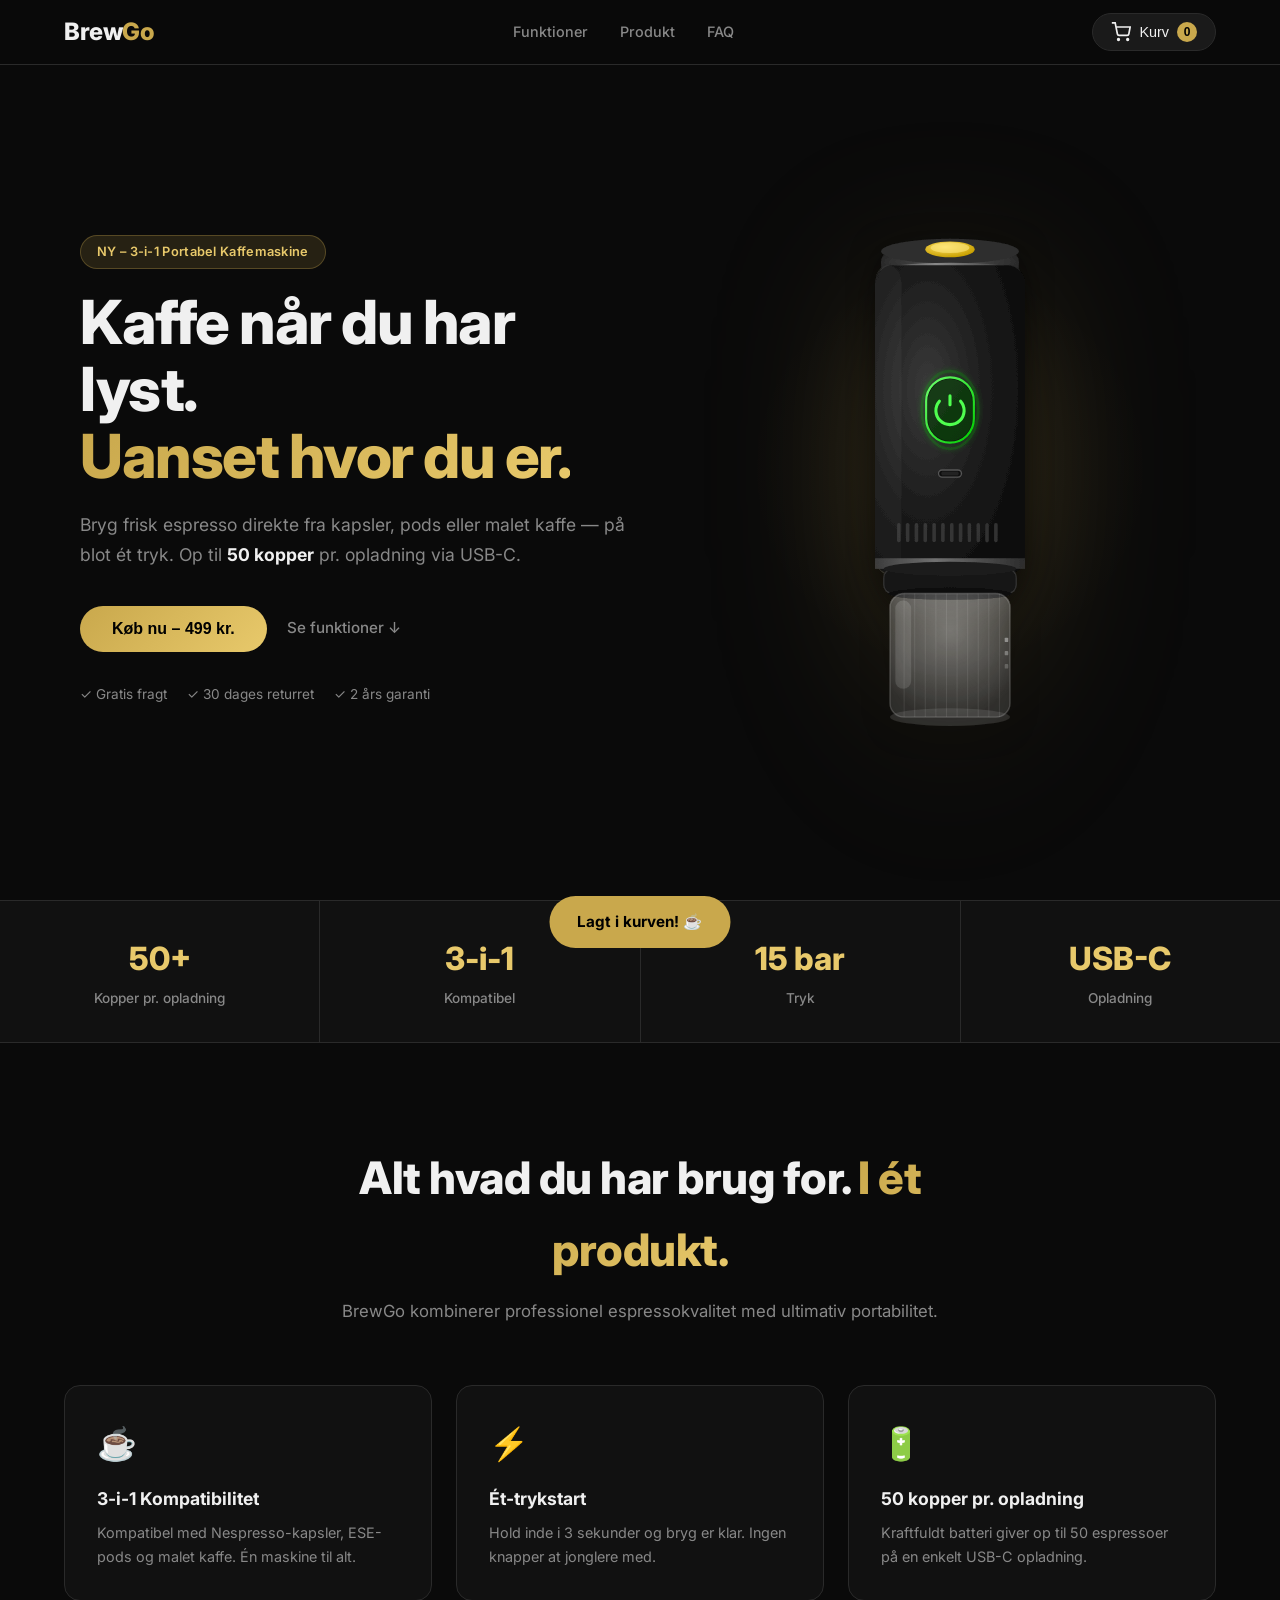
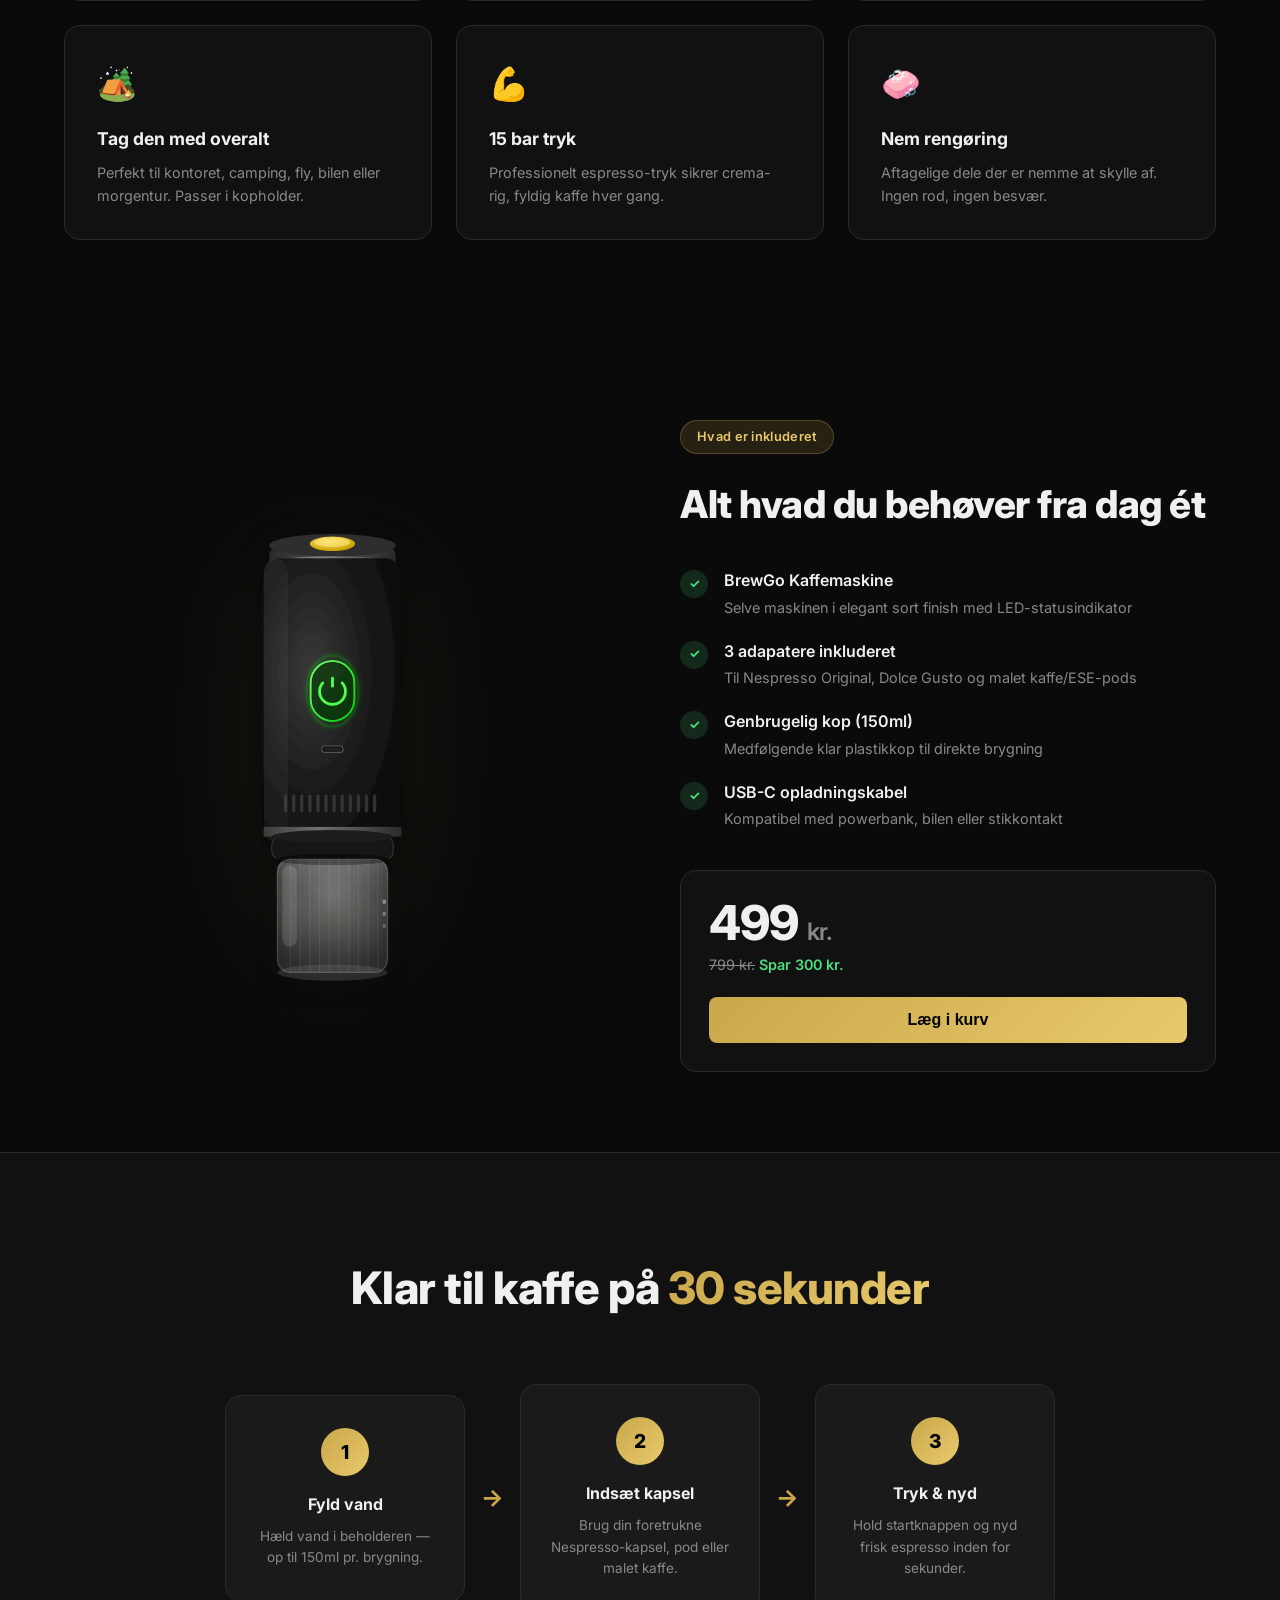
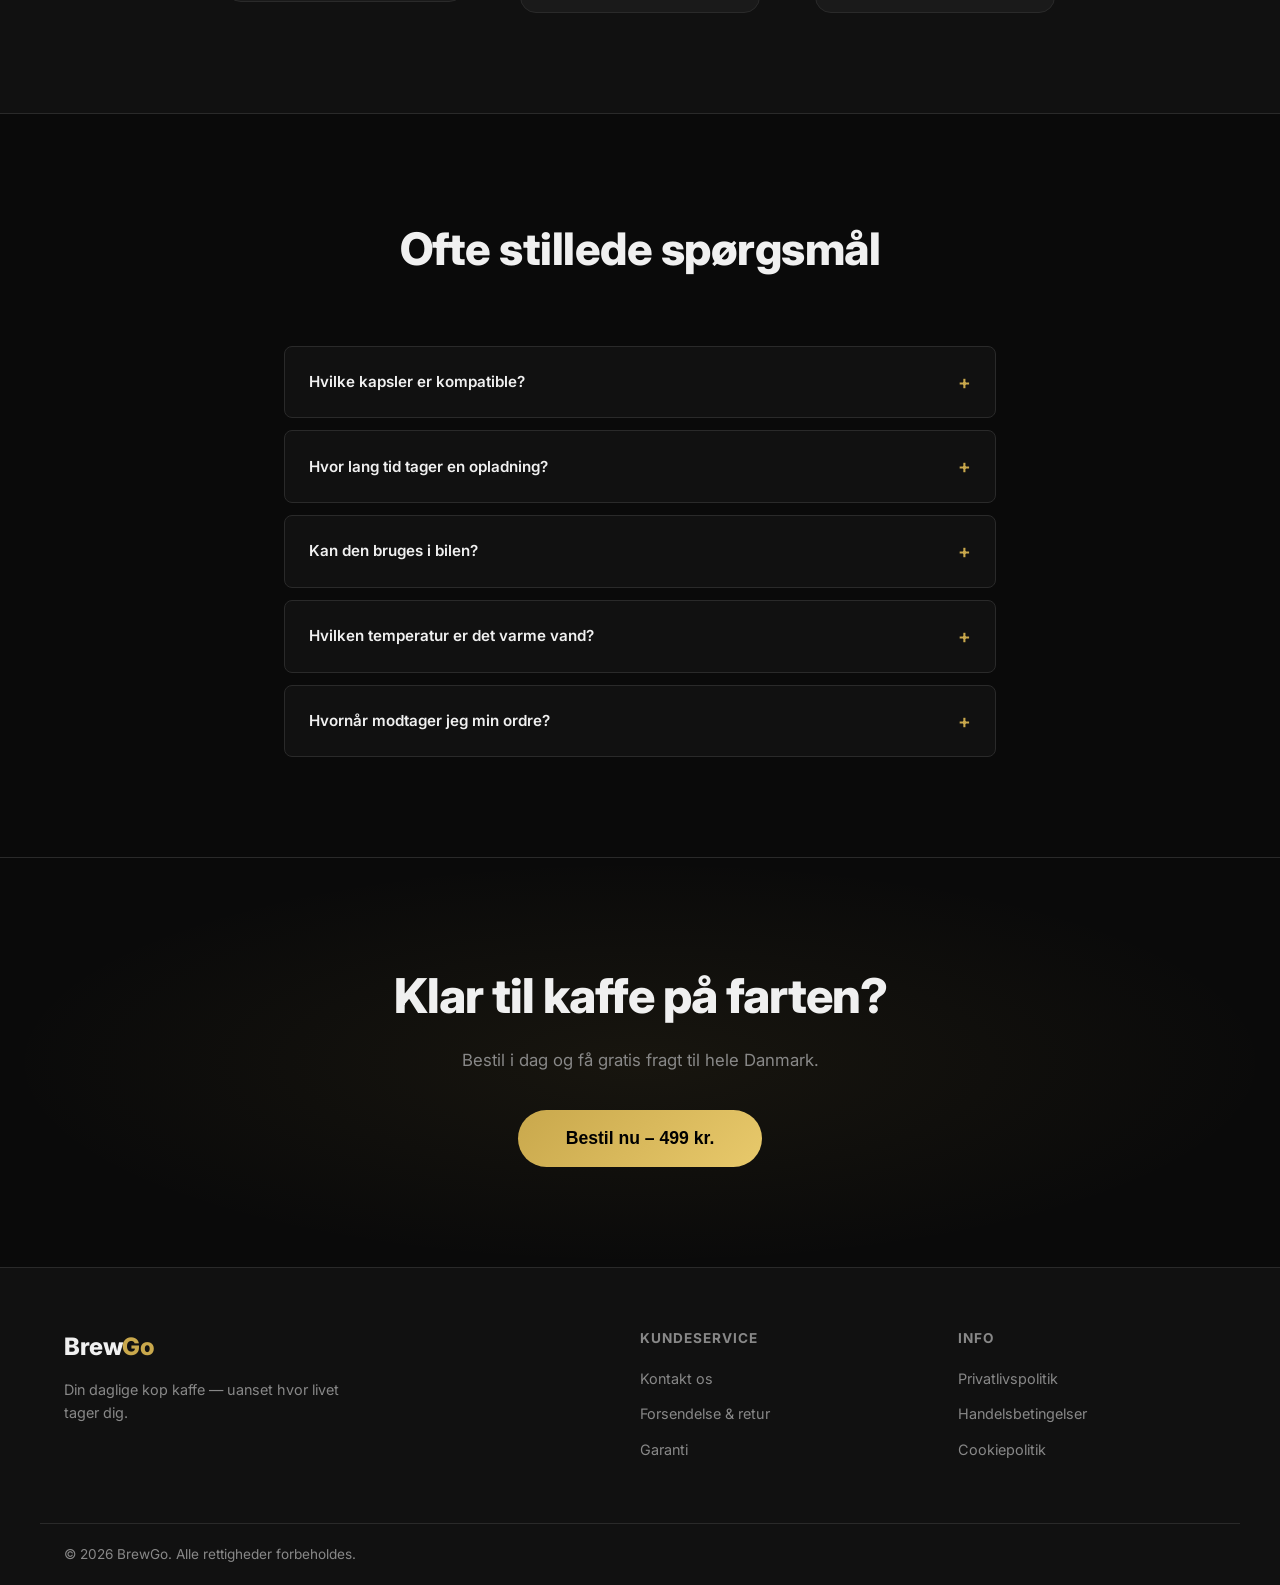
==== standalone.html @ c3331ab6 "Tilføj standalone enkelt-fil version af webshoppen CSS, JS og produktillustration er alle indlejret " ====
<!DOCTYPE html>
<html lang="da">
<head>
  <meta charset="UTF-8" />
  <meta name="viewport" content="width=device-width, initial-scale=1.0" />
  <title>BrewGo – Transportabel Espressomaskine</title>
  <style>
/* ===== RESET & BASE ===== */
*, *::before, *::after { box-sizing: border-box; margin: 0; padding: 0; }

:root {
  --bg: #0a0a0a;
  --bg2: #111111;
  --bg3: #1a1a1a;
  --border: #2a2a2a;
  --text: #f0f0f0;
  --muted: #888;
  --accent: #c9a84c;
  --accent2: #e8c96b;
  --green: #4ade80;
  --radius: 16px;
  --radius-sm: 8px;
}

html { scroll-behavior: smooth; }

body {
  font-family: 'Inter', sans-serif;
  background: var(--bg);
  color: var(--text);
  line-height: 1.6;
  overflow-x: hidden;
}

a { text-decoration: none; color: inherit; }
ul { list-style: none; }
img { max-width: 100%; display: block; }

/* ===== NAVBAR ===== */
.navbar {
  position: fixed;
  top: 0; left: 0; right: 0;
  z-index: 100;
  background: rgba(10,10,10,0.85);
  backdrop-filter: blur(16px);
  border-bottom: 1px solid var(--border);
}

.nav-inner {
  max-width: 1200px;
  margin: 0 auto;
  padding: 0 24px;
  height: 64px;
  display: flex;
  align-items: center;
  justify-content: space-between;
  gap: 24px;
}

.logo {
  font-size: 1.5rem;
  font-weight: 800;
  letter-spacing: -0.5px;
}

.logo span { color: var(--accent); }

.nav-links {
  display: flex;
  gap: 32px;
}

.nav-links a {
  font-size: 0.9rem;
  color: var(--muted);
  font-weight: 500;
  transition: color 0.2s;
}

.nav-links a:hover { color: var(--text); }

.cart-btn {
  display: flex;
  align-items: center;
  gap: 8px;
  background: var(--bg3);
  border: 1px solid var(--border);
  color: var(--text);
  padding: 8px 18px;
  border-radius: 999px;
  font-size: 0.9rem;
  font-weight: 500;
  cursor: pointer;
  transition: border-color 0.2s, background 0.2s;
}

.cart-btn:hover { border-color: var(--accent); background: #222; }

.cart-count {
  background: var(--accent);
  color: #000;
  border-radius: 999px;
  width: 20px;
  height: 20px;
  font-size: 0.75rem;
  font-weight: 700;
  display: flex;
  align-items: center;
  justify-content: center;
}

/* ===== BUTTONS ===== */
.btn-primary {
  background: linear-gradient(135deg, var(--accent), var(--accent2));
  color: #000;
  border: none;
  padding: 14px 32px;
  border-radius: 999px;
  font-size: 1rem;
  font-weight: 700;
  cursor: pointer;
  transition: transform 0.15s, box-shadow 0.15s;
  white-space: nowrap;
}

.btn-primary:hover {
  transform: translateY(-2px);
  box-shadow: 0 8px 32px rgba(201,168,76,0.35);
}

.btn-primary.full-width { width: 100%; border-radius: var(--radius-sm); }
.btn-primary.large { padding: 18px 48px; font-size: 1.1rem; }

.btn-ghost {
  color: var(--muted);
  font-size: 0.95rem;
  font-weight: 500;
  transition: color 0.2s;
}

.btn-ghost:hover { color: var(--text); }

/* ===== BADGE ===== */
.badge {
  display: inline-block;
  background: rgba(201,168,76,0.15);
  border: 1px solid rgba(201,168,76,0.3);
  color: var(--accent2);
  padding: 6px 16px;
  border-radius: 999px;
  font-size: 0.8rem;
  font-weight: 600;
  letter-spacing: 0.3px;
  margin-bottom: 20px;
}

/* ===== HERO ===== */
.hero {
  min-height: 100vh;
  display: flex;
  align-items: center;
  justify-content: center;
  padding: 100px 24px 60px;
  max-width: 1200px;
  margin: 0 auto;
  gap: 60px;
}

.hero-content {
  flex: 1;
  max-width: 560px;
}

.hero h1 {
  font-size: clamp(2.2rem, 5vw, 3.8rem);
  font-weight: 800;
  line-height: 1.1;
  letter-spacing: -1.5px;
  margin-bottom: 20px;
}

.hero h1 em {
  font-style: normal;
  background: linear-gradient(135deg, var(--accent), var(--accent2));
  -webkit-background-clip: text;
  -webkit-text-fill-color: transparent;
}

.hero-sub {
  font-size: 1.1rem;
  color: var(--muted);
  margin-bottom: 36px;
  line-height: 1.7;
}

.hero-sub strong { color: var(--text); }

.hero-cta {
  display: flex;
  align-items: center;
  gap: 20px;
  margin-bottom: 32px;
  flex-wrap: wrap;
}

.trust-row {
  display: flex;
  gap: 20px;
  font-size: 0.85rem;
  color: var(--muted);
  flex-wrap: wrap;
}

.trust-row span { display: flex; align-items: center; gap: 4px; }

.hero-image {
  flex: 1;
  display: flex;
  align-items: center;
  justify-content: center;
  position: relative;
  max-width: 500px;
}

.hero-image img {
  position: relative;
  z-index: 1;
  filter: drop-shadow(0 40px 80px rgba(201,168,76,0.18));
  max-height: 600px;
  object-fit: contain;
  animation: float 4s ease-in-out infinite;
  width: 320px;
}

.glow-ring {
  position: absolute;
  width: 400px;
  height: 400px;
  border-radius: 50%;
  background: radial-gradient(circle, rgba(201,168,76,0.08) 0%, transparent 70%);
  pointer-events: none;
}

@keyframes float {
  0%, 100% { transform: translateY(0); }
  50% { transform: translateY(-12px); }
}

/* ===== STATS BAR ===== */
.stats-bar {
  background: var(--bg2);
  border-top: 1px solid var(--border);
  border-bottom: 1px solid var(--border);
  display: flex;
  justify-content: center;
  flex-wrap: wrap;
}

.stat {
  flex: 1;
  min-width: 140px;
  padding: 32px 24px;
  display: flex;
  flex-direction: column;
  align-items: center;
  gap: 4px;
  border-right: 1px solid var(--border);
}

.stat:last-child { border-right: none; }

.stat strong {
  font-size: 2rem;
  font-weight: 800;
  color: var(--accent2);
}

.stat span {
  font-size: 0.85rem;
  color: var(--muted);
  font-weight: 500;
}

/* ===== SECTION HEADER ===== */
.section-header {
  text-align: center;
  max-width: 640px;
  margin: 0 auto 60px;
}

.section-header h2 {
  font-size: clamp(1.8rem, 4vw, 2.8rem);
  font-weight: 800;
  letter-spacing: -0.5px;
  margin-bottom: 12px;
}

.section-header h2 em {
  font-style: normal;
  background: linear-gradient(135deg, var(--accent), var(--accent2));
  -webkit-background-clip: text;
  -webkit-text-fill-color: transparent;
}

.section-header p {
  color: var(--muted);
  font-size: 1.05rem;
}

/* ===== FEATURES ===== */
.features {
  padding: 100px 24px;
  max-width: 1200px;
  margin: 0 auto;
}

.features-grid {
  display: grid;
  grid-template-columns: repeat(auto-fit, minmax(300px, 1fr));
  gap: 24px;
}

.feature-card {
  background: var(--bg2);
  border: 1px solid var(--border);
  border-radius: var(--radius);
  padding: 32px;
  transition: border-color 0.2s, transform 0.2s;
}

.feature-card:hover {
  border-color: rgba(201,168,76,0.3);
  transform: translateY(-4px);
}

.feature-icon {
  font-size: 2rem;
  margin-bottom: 16px;
}

.feature-card h3 {
  font-size: 1.1rem;
  font-weight: 700;
  margin-bottom: 8px;
}

.feature-card p {
  font-size: 0.9rem;
  color: var(--muted);
  line-height: 1.6;
}

/* ===== PRODUCT SHOWCASE ===== */
.product-showcase {
  display: flex;
  align-items: center;
  gap: 80px;
  max-width: 1200px;
  margin: 0 auto;
  padding: 80px 24px;
}

.showcase-image {
  flex: 1;
  display: flex;
  justify-content: center;
}

.showcase-image img {
  max-height: 550px;
  object-fit: contain;
  filter: drop-shadow(0 30px 60px rgba(201,168,76,0.1));
}

.showcase-content {
  flex: 1;
}

.showcase-content h2 {
  font-size: clamp(1.6rem, 3vw, 2.4rem);
  font-weight: 800;
  letter-spacing: -0.5px;
  margin-bottom: 32px;
}

.include-list {
  display: flex;
  flex-direction: column;
  gap: 20px;
  margin-bottom: 40px;
}

.include-list li {
  display: flex;
  gap: 16px;
  align-items: flex-start;
}

.check {
  background: rgba(74,222,128,0.15);
  color: var(--green);
  border-radius: 50%;
  width: 28px;
  height: 28px;
  display: flex;
  align-items: center;
  justify-content: center;
  font-size: 0.8rem;
  font-weight: 700;
  flex-shrink: 0;
  margin-top: 2px;
}

.include-list strong { display: block; font-weight: 600; margin-bottom: 2px; }
.include-list p { font-size: 0.9rem; color: var(--muted); }

.price-block {
  background: var(--bg2);
  border: 1px solid var(--border);
  border-radius: var(--radius);
  padding: 28px;
}

.price-main {
  font-size: 3rem;
  font-weight: 800;
  letter-spacing: -1px;
  line-height: 1;
  margin-bottom: 6px;
}

.price-main span {
  font-size: 1.5rem;
  font-weight: 600;
  color: var(--muted);
}

.price-old {
  font-size: 0.9rem;
  color: var(--muted);
  margin-bottom: 20px;
}

.price-old em {
  color: var(--green);
  font-style: normal;
  font-weight: 600;
}

/* ===== HOW IT WORKS ===== */
.how-it-works {
  background: var(--bg2);
  border-top: 1px solid var(--border);
  border-bottom: 1px solid var(--border);
  padding: 100px 24px;
}

.steps {
  max-width: 900px;
  margin: 0 auto;
  display: flex;
  align-items: center;
  justify-content: center;
  gap: 16px;
  flex-wrap: wrap;
}

.step {
  background: var(--bg3);
  border: 1px solid var(--border);
  border-radius: var(--radius);
  padding: 32px 28px;
  text-align: center;
  flex: 1;
  min-width: 200px;
  max-width: 240px;
}

.step-num {
  width: 48px;
  height: 48px;
  border-radius: 50%;
  background: linear-gradient(135deg, var(--accent), var(--accent2));
  color: #000;
  font-weight: 800;
  font-size: 1.2rem;
  display: flex;
  align-items: center;
  justify-content: center;
  margin: 0 auto 16px;
}

.step h3 {
  font-size: 1rem;
  font-weight: 700;
  margin-bottom: 8px;
}

.step p {
  font-size: 0.85rem;
  color: var(--muted);
}

.step-arrow {
  font-size: 1.5rem;
  color: var(--accent);
  font-weight: 700;
}

/* ===== FAQ ===== */
.faq {
  max-width: 760px;
  margin: 0 auto;
  padding: 100px 24px;
}

.faq-list {
  display: flex;
  flex-direction: column;
  gap: 12px;
}

.faq-item {
  background: var(--bg2);
  border: 1px solid var(--border);
  border-radius: var(--radius-sm);
  overflow: hidden;
  transition: border-color 0.2s;
}

.faq-item[open] { border-color: rgba(201,168,76,0.3); }

.faq-item summary {
  padding: 20px 24px;
  font-weight: 600;
  cursor: pointer;
  list-style: none;
  display: flex;
  justify-content: space-between;
  align-items: center;
  font-size: 0.95rem;
}

.faq-item summary::after {
  content: "+";
  font-size: 1.2rem;
  color: var(--accent);
  transition: transform 0.2s;
}

.faq-item[open] summary::after {
  transform: rotate(45deg);
}

.faq-item p {
  padding: 0 24px 20px;
  font-size: 0.9rem;
  color: var(--muted);
  line-height: 1.7;
}

/* ===== CTA SECTION ===== */
.cta-section {
  text-align: center;
  padding: 100px 24px;
  background: radial-gradient(ellipse at center, rgba(201,168,76,0.07) 0%, transparent 70%);
  border-top: 1px solid var(--border);
}

.cta-section h2 {
  font-size: clamp(2rem, 4vw, 3rem);
  font-weight: 800;
  letter-spacing: -1px;
  margin-bottom: 12px;
}

.cta-section p {
  color: var(--muted);
  margin-bottom: 36px;
  font-size: 1.05rem;
}

/* ===== FOOTER ===== */
.footer {
  background: var(--bg2);
  border-top: 1px solid var(--border);
}

.footer-inner {
  max-width: 1200px;
  margin: 0 auto;
  padding: 60px 24px;
  display: flex;
  gap: 60px;
  flex-wrap: wrap;
}

.footer-brand {
  flex: 2;
  min-width: 200px;
}

.footer-brand p {
  margin-top: 12px;
  font-size: 0.9rem;
  color: var(--muted);
  max-width: 280px;
}

.footer-links {
  flex: 1;
  min-width: 140px;
}

.footer-links h4 {
  font-size: 0.85rem;
  font-weight: 700;
  text-transform: uppercase;
  letter-spacing: 1px;
  color: var(--muted);
  margin-bottom: 16px;
}

.footer-links ul {
  display: flex;
  flex-direction: column;
  gap: 10px;
}

.footer-links a {
  font-size: 0.9rem;
  color: var(--muted);
  transition: color 0.2s;
}

.footer-links a:hover { color: var(--text); }

.footer-bottom {
  max-width: 1200px;
  margin: 0 auto;
  padding: 20px 24px;
  border-top: 1px solid var(--border);
  font-size: 0.85rem;
  color: var(--muted);
}

/* ===== CART SIDEBAR ===== */
.cart-overlay {
  position: fixed;
  inset: 0;
  background: rgba(0,0,0,0.6);
  z-index: 200;
  opacity: 0;
  pointer-events: none;
  transition: opacity 0.3s;
}

.cart-overlay.active {
  opacity: 1;
  pointer-events: all;
}

.cart-sidebar {
  position: fixed;
  top: 0;
  right: -420px;
  width: min(420px, 100vw);
  height: 100%;
  background: var(--bg2);
  border-left: 1px solid var(--border);
  z-index: 201;
  display: flex;
  flex-direction: column;
  transition: right 0.35s cubic-bezier(0.4,0,0.2,1);
}

.cart-sidebar.open { right: 0; }

.cart-header {
  display: flex;
  align-items: center;
  justify-content: space-between;
  padding: 20px 24px;
  border-bottom: 1px solid var(--border);
}

.cart-header h3 { font-size: 1.1rem; font-weight: 700; }

.close-btn {
  background: none;
  border: none;
  color: var(--muted);
  font-size: 1.1rem;
  cursor: pointer;
  transition: color 0.2s;
}

.close-btn:hover { color: var(--text); }

.cart-body {
  flex: 1;
  padding: 24px;
  overflow-y: auto;
}

.cart-empty {
  color: var(--muted);
  text-align: center;
  margin-top: 60px;
}

.cart-item {
  display: flex;
  gap: 16px;
  align-items: center;
  background: var(--bg3);
  border: 1px solid var(--border);
  border-radius: var(--radius-sm);
  padding: 16px;
  margin-bottom: 12px;
}

.cart-item-info { flex: 1; }
.cart-item-info strong { display: block; font-size: 0.95rem; }
.cart-item-info span { font-size: 0.85rem; color: var(--muted); }

.cart-item-controls {
  display: flex;
  align-items: center;
  gap: 8px;
}

.qty-btn {
  background: var(--bg2);
  border: 1px solid var(--border);
  color: var(--text);
  width: 28px;
  height: 28px;
  border-radius: 4px;
  cursor: pointer;
  font-size: 1rem;
  display: flex;
  align-items: center;
  justify-content: center;
  transition: border-color 0.2s;
}

.qty-btn:hover { border-color: var(--accent); }

.cart-footer {
  padding: 20px 24px;
  border-top: 1px solid var(--border);
}

.cart-total {
  font-size: 1rem;
  margin-bottom: 16px;
  display: flex;
  justify-content: space-between;
}

.cart-total strong { font-size: 1.2rem; color: var(--accent2); }

/* ===== TOAST ===== */
.toast {
  position: fixed;
  bottom: 32px;
  left: 50%;
  transform: translateX(-50%) translateY(80px);
  background: var(--accent);
  color: #000;
  font-weight: 700;
  padding: 14px 28px;
  border-radius: 999px;
  font-size: 0.95rem;
  z-index: 300;
  transition: transform 0.4s cubic-bezier(0.4,0,0.2,1);
  white-space: nowrap;
}

.toast.show { transform: translateX(-50%) translateY(0); }

/* ===== RESPONSIVE ===== */
@media (max-width: 900px) {
  .hero {
    flex-direction: column;
    text-align: center;
    padding-top: 90px;
  }

  .hero-cta { justify-content: center; }
  .trust-row { justify-content: center; }

  .product-showcase {
    flex-direction: column;
    gap: 40px;
  }

  .showcase-image img { max-height: 360px; }

  .nav-links { display: none; }
}

@media (max-width: 600px) {
  .stat { padding: 24px 12px; }
  .step-arrow { transform: rotate(90deg); }
  .steps { flex-direction: column; align-items: center; }
  .step { max-width: 100%; }
  .stats-bar { flex-wrap: wrap; }
  .stat { min-width: 50%; }
}

</style>
  <link rel="preconnect" href="https://fonts.googleapis.com" />
  <link href="https://fonts.googleapis.com/css2?family=Inter:wght@300;400;500;600;700;800&display=swap" rel="stylesheet" />
</head>
<body>

  <!-- NAVBAR -->
  <nav class="navbar">
    <div class="nav-inner">
      <a href="#" class="logo">Brew<span>Go</span></a>
      <ul class="nav-links">
        <li><a href="#features">Funktioner</a></li>
        <li><a href="#product">Produkt</a></li>
        <li><a href="#faq">FAQ</a></li>
      </ul>
      <button class="cart-btn" id="cartBtn">
        <svg xmlns="http://www.w3.org/2000/svg" width="20" height="20" viewBox="0 0 24 24" fill="none" stroke="currentColor" stroke-width="2"><circle cx="9" cy="21" r="1"/><circle cx="20" cy="21" r="1"/><path d="M1 1h4l2.68 13.39a2 2 0 0 0 2 1.61h9.72a2 2 0 0 0 2-1.61L23 6H6"/></svg>
        Kurv <span class="cart-count" id="cartCount">0</span>
      </button>
    </div>
  </nav>

  <!-- HERO -->
  <section class="hero">
    <div class="hero-content">
      <span class="badge">NY – 3-i-1 Portabel Kaffemaskine</span>
      <h1>Kaffe når du har lyst.<br /><em>Uanset hvor du er.</em></h1>
      <p class="hero-sub">
        Bryg frisk espresso direkte fra kapsler, pods eller malet kaffe — på blot ét tryk.
        Op til <strong>50 kopper</strong> pr. opladning via USB-C.
      </p>
      <div class="hero-cta">
        <button class="btn-primary" onclick="addToCart()">Køb nu – 499 kr.</button>
        <a href="#features" class="btn-ghost">Se funktioner ↓</a>
      </div>
      <div class="trust-row">
        <span>✓ Gratis fragt</span>
        <span>✓ 30 dages returret</span>
        <span>✓ 2 års garanti</span>
      </div>
    </div>
    <div class="hero-image">
      <div class="glow-ring"></div>
      <img src="[data-uri]" alt="BrewGo Portabel Kaffemaskine" />
    </div>
  </section>

  <!-- STATS BAR -->
  <div class="stats-bar">
    <div class="stat"><strong>50+</strong><span>Kopper pr. opladning</span></div>
    <div class="stat"><strong>3-i-1</strong><span>Kompatibel</span></div>
    <div class="stat"><strong>15 bar</strong><span>Tryk</span></div>
    <div class="stat"><strong>USB-C</strong><span>Opladning</span></div>
  </div>

  <!-- FEATURES -->
  <section class="features" id="features">
    <div class="section-header">
      <h2>Alt hvad du har brug for. <em>I ét produkt.</em></h2>
      <p>BrewGo kombinerer professionel espressokvalitet med ultimativ portabilitet.</p>
    </div>
    <div class="features-grid">
      <div class="feature-card">
        <div class="feature-icon">☕</div>
        <h3>3-i-1 Kompatibilitet</h3>
        <p>Kompatibel med Nespresso-kapsler, ESE-pods og malet kaffe. Én maskine til alt.</p>
      </div>
      <div class="feature-card">
        <div class="feature-icon">⚡</div>
        <h3>Ét-trykstart</h3>
        <p>Hold inde i 3 sekunder og bryg er klar. Ingen knapper at jonglere med.</p>
      </div>
      <div class="feature-card">
        <div class="feature-icon">🔋</div>
        <h3>50 kopper pr. opladning</h3>
        <p>Kraftfuldt batteri giver op til 50 espressoer på en enkelt USB-C opladning.</p>
      </div>
      <div class="feature-card">
        <div class="feature-icon">🏕️</div>
        <h3>Tag den med overalt</h3>
        <p>Perfekt til kontoret, camping, fly, bilen eller morgentur. Passer i kopholder.</p>
      </div>
      <div class="feature-card">
        <div class="feature-icon">💪</div>
        <h3>15 bar tryk</h3>
        <p>Professionelt espresso-tryk sikrer crema-rig, fyldig kaffe hver gang.</p>
      </div>
      <div class="feature-card">
        <div class="feature-icon">🧼</div>
        <h3>Nem rengøring</h3>
        <p>Aftagelige dele der er nemme at skylle af. Ingen rod, ingen besvær.</p>
      </div>
    </div>
  </section>

  <!-- PRODUCT SHOWCASE -->
  <section class="product-showcase" id="product">
    <div class="showcase-image">
      <img src="[data-uri]" alt="BrewGo detaljer" />
    </div>
    <div class="showcase-content">
      <span class="badge">Hvad er inkluderet</span>
      <h2>Alt hvad du behøver fra dag ét</h2>
      <ul class="include-list">
        <li>
          <div class="check">✓</div>
          <div>
            <strong>BrewGo Kaffemaskine</strong>
            <p>Selve maskinen i elegant sort finish med LED-statusindikator</p>
          </div>
        </li>
        <li>
          <div class="check">✓</div>
          <div>
            <strong>3 adapatere inkluderet</strong>
            <p>Til Nespresso Original, Dolce Gusto og malet kaffe/ESE-pods</p>
          </div>
        </li>
        <li>
          <div class="check">✓</div>
          <div>
            <strong>Genbrugelig kop (150ml)</strong>
            <p>Medfølgende klar plastikkop til direkte brygning</p>
          </div>
        </li>
        <li>
          <div class="check">✓</div>
          <div>
            <strong>USB-C opladningskabel</strong>
            <p>Kompatibel med powerbank, bilen eller stikkontakt</p>
          </div>
        </li>
      </ul>
      <div class="price-block">
        <div class="price-main">499 <span>kr.</span></div>
        <div class="price-old"><s>799 kr.</s> <em>Spar 300 kr.</em></div>
        <button class="btn-primary full-width" onclick="addToCart()">Læg i kurv</button>
      </div>
    </div>
  </section>

  <!-- HOW IT WORKS -->
  <section class="how-it-works">
    <div class="section-header">
      <h2>Klar til kaffe på <em>30 sekunder</em></h2>
    </div>
    <div class="steps">
      <div class="step">
        <div class="step-num">1</div>
        <h3>Fyld vand</h3>
        <p>Hæld vand i beholderen — op til 150ml pr. brygning.</p>
      </div>
      <div class="step-arrow">→</div>
      <div class="step">
        <div class="step-num">2</div>
        <h3>Indsæt kapsel</h3>
        <p>Brug din foretrukne Nespresso-kapsel, pod eller malet kaffe.</p>
      </div>
      <div class="step-arrow">→</div>
      <div class="step">
        <div class="step-num">3</div>
        <h3>Tryk &amp; nyd</h3>
        <p>Hold startknappen og nyd frisk espresso inden for sekunder.</p>
      </div>
    </div>
  </section>

  <!-- FAQ -->
  <section class="faq" id="faq">
    <div class="section-header">
      <h2>Ofte stillede spørgsmål</h2>
    </div>
    <div class="faq-list">
      <details class="faq-item">
        <summary>Hvilke kapsler er kompatible?</summary>
        <p>BrewGo er kompatibel med Nespresso Original Line kapsler, ESE pods og malet kaffe via de medfølgende adaptere.</p>
      </details>
      <details class="faq-item">
        <summary>Hvor lang tid tager en opladning?</summary>
        <p>En fuld opladning via USB-C tager ca. 2 timer og giver op til 50 kopper espresso.</p>
      </details>
      <details class="faq-item">
        <summary>Kan den bruges i bilen?</summary>
        <p>Ja! BrewGo kan oplades og bruges med en biloplader (USB-C), og den passer perfekt i de fleste bilkopholdere.</p>
      </details>
      <details class="faq-item">
        <summary>Hvilken temperatur er det varme vand?</summary>
        <p>Maskinen varmer vandet til ca. 65–75°C — optimalt til espresso og skånsomt mod kapslen.</p>
      </details>
      <details class="faq-item">
        <summary>Hvornår modtager jeg min ordre?</summary>
        <p>Vi sender med PostNord. Forventet leveringstid er 2–4 hverdage inden for Danmark. Gratis fragt på alle ordrer.</p>
      </details>
    </div>
  </section>

  <!-- CTA SECTION -->
  <section class="cta-section">
    <h2>Klar til kaffe på farten?</h2>
    <p>Bestil i dag og få gratis fragt til hele Danmark.</p>
    <button class="btn-primary large" onclick="addToCart()">Bestil nu – 499 kr.</button>
  </section>

  <!-- FOOTER -->
  <footer class="footer">
    <div class="footer-inner">
      <div class="footer-brand">
        <a href="#" class="logo">Brew<span>Go</span></a>
        <p>Din daglige kop kaffe — uanset hvor livet tager dig.</p>
      </div>
      <div class="footer-links">
        <h4>Kundeservice</h4>
        <ul>
          <li><a href="#">Kontakt os</a></li>
          <li><a href="#">Forsendelse &amp; retur</a></li>
          <li><a href="#">Garanti</a></li>
        </ul>
      </div>
      <div class="footer-links">
        <h4>Info</h4>
        <ul>
          <li><a href="#">Privatlivspolitik</a></li>
          <li><a href="#">Handelsbetingelser</a></li>
          <li><a href="#">Cookiepolitik</a></li>
        </ul>
      </div>
    </div>
    <div class="footer-bottom">
      <p>© 2026 BrewGo. Alle rettigheder forbeholdes.</p>
    </div>
  </footer>

  <!-- CART SIDEBAR -->
  <div class="cart-overlay" id="cartOverlay" onclick="closeCart()"></div>
  <aside class="cart-sidebar" id="cartSidebar">
    <div class="cart-header">
      <h3>Din kurv</h3>
      <button onclick="closeCart()" class="close-btn">✕</button>
    </div>
    <div class="cart-body" id="cartBody">
      <p class="cart-empty">Din kurv er tom.</p>
    </div>
    <div class="cart-footer" id="cartFooter" style="display:none">
      <div class="cart-total">
        Total: <strong id="cartTotal">0 kr.</strong>
      </div>
      <button class="btn-primary full-width" onclick="checkout()">Gå til betaling</button>
    </div>
  </aside>

  <!-- TOAST -->
  <div class="toast" id="toast">Lagt i kurven! ☕</div>

  <script>
const PRODUCT = {
  name: 'BrewGo Kaffemaskine 3-i-1',
  price: 499,
  id: 'brewgo-v1',
};

let cart = [];

function addToCart() {
  const existing = cart.find(i => i.id === PRODUCT.id);
  if (existing) {
    existing.qty++;
  } else {
    cart.push({ ...PRODUCT, qty: 1 });
  }
  updateCart();
  showToast();
  openCart();
}

function removeFromCart(id) {
  cart = cart.filter(i => i.id !== id);
  updateCart();
}

function changeQty(id, delta) {
  const item = cart.find(i => i.id === id);
  if (!item) return;
  item.qty += delta;
  if (item.qty <= 0) removeFromCart(id);
  else updateCart();
}

function updateCart() {
  const count = cart.reduce((s, i) => s + i.qty, 0);
  const total = cart.reduce((s, i) => s + i.price * i.qty, 0);

  document.getElementById('cartCount').textContent = count;

  const body = document.getElementById('cartBody');
  const footer = document.getElementById('cartFooter');
  const totalEl = document.getElementById('cartTotal');

  if (cart.length === 0) {
    body.innerHTML = '<p class="cart-empty">Din kurv er tom.</p>';
    footer.style.display = 'none';
    return;
  }

  body.innerHTML = cart.map(item => `
    <div class="cart-item">
      <div class="cart-item-info">
        <strong>${item.name}</strong>
        <span>${item.price} kr. / stk.</span>
      </div>
      <div class="cart-item-controls">
        <button class="qty-btn" onclick="changeQty('${item.id}', -1)">−</button>
        <span>${item.qty}</span>
        <button class="qty-btn" onclick="changeQty('${item.id}', 1)">+</button>
      </div>
    </div>
  `).join('');

  totalEl.textContent = total + ' kr.';
  footer.style.display = 'block';
}

function openCart() {
  document.getElementById('cartSidebar').classList.add('open');
  document.getElementById('cartOverlay').classList.add('active');
  document.body.style.overflow = 'hidden';
}

function closeCart() {
  document.getElementById('cartSidebar').classList.remove('open');
  document.getElementById('cartOverlay').classList.remove('active');
  document.body.style.overflow = '';
}

function showToast() {
  const t = document.getElementById('toast');
  t.classList.add('show');
  setTimeout(() => t.classList.remove('show'), 2800);
}

function checkout() {
  alert('Tak for din ordre! 🎉\n\nDette er en demo – betalingsintegration kan tilføjes via Stripe eller MobilePay.');
}

document.getElementById('cartBtn').addEventListener('click', openCart);

// Graceful image fallback
document.querySelectorAll('img').forEach(img => {
  img.addEventListener('error', () => {
    img.style.background = 'linear-gradient(145deg,#1c1c1c,#111)';
    img.style.borderRadius = '16px';
    img.removeAttribute('src');
  });
});

</script>
</body>
</html>
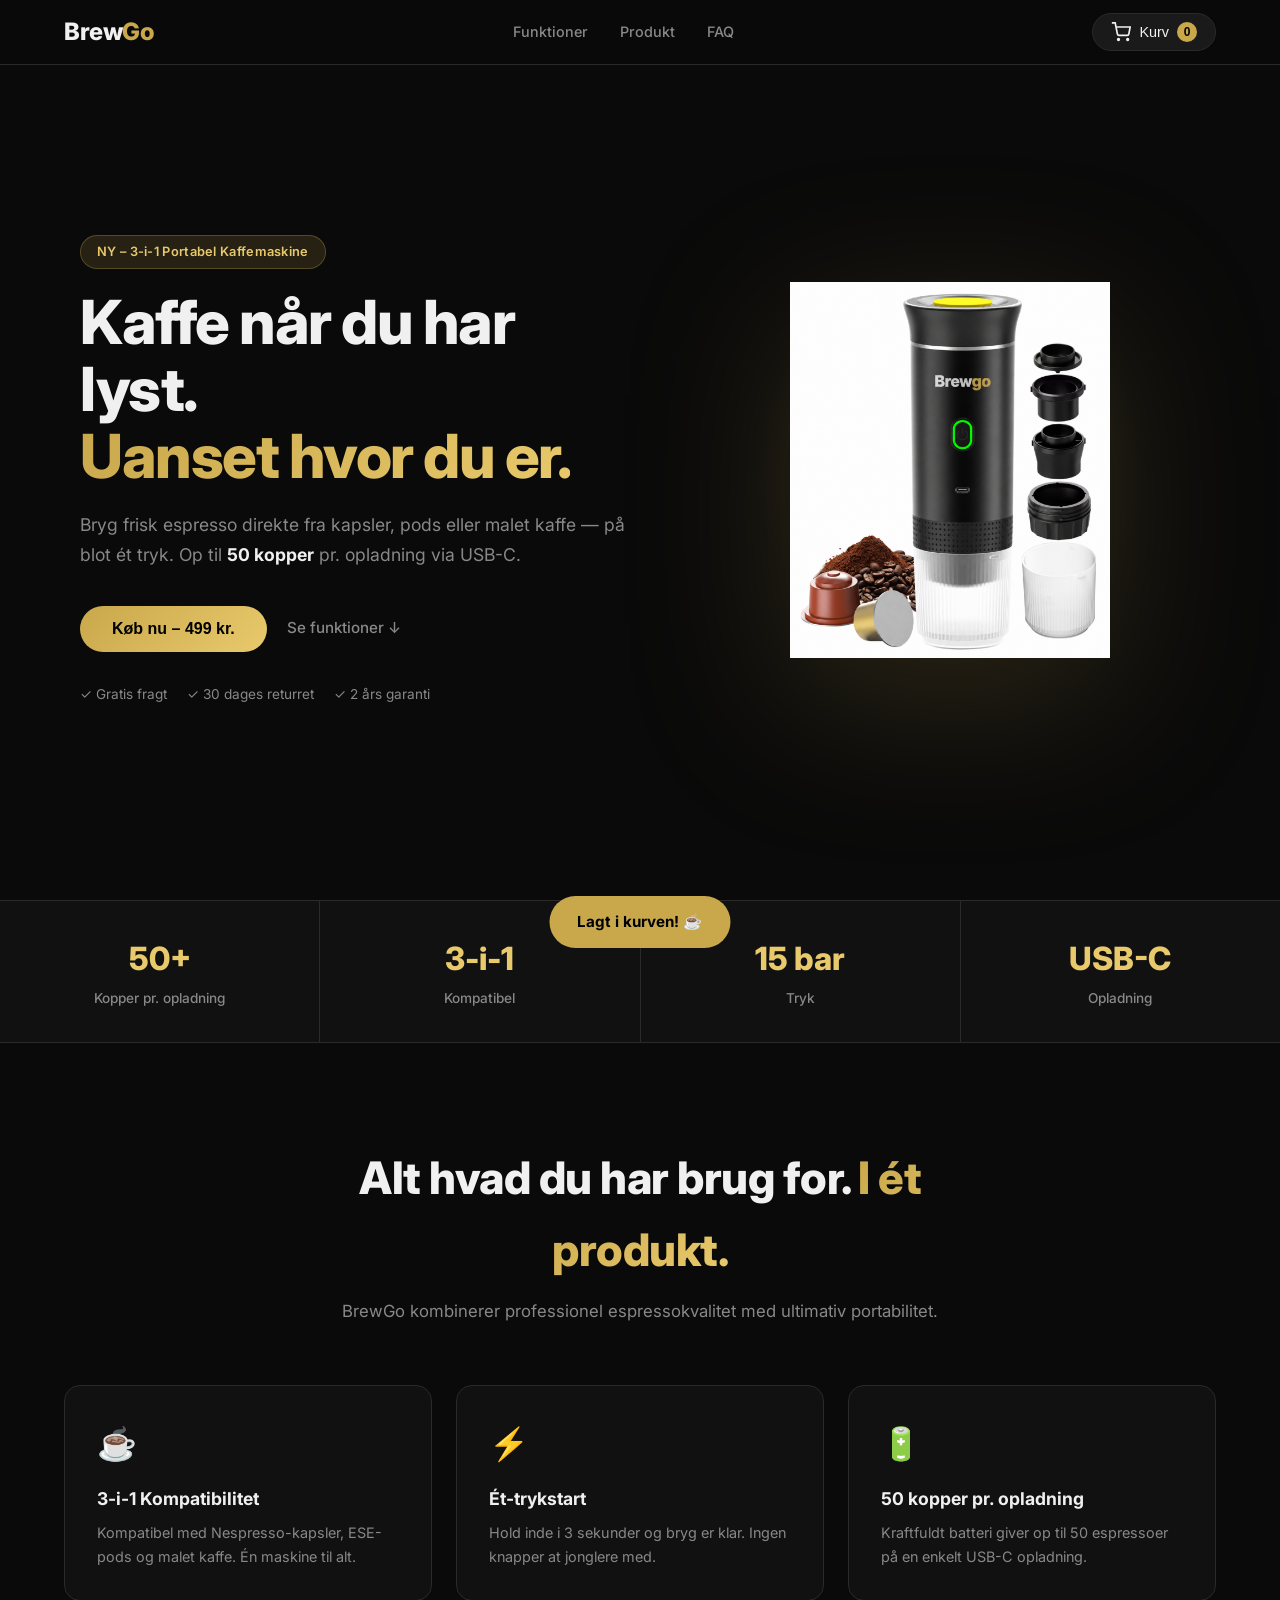
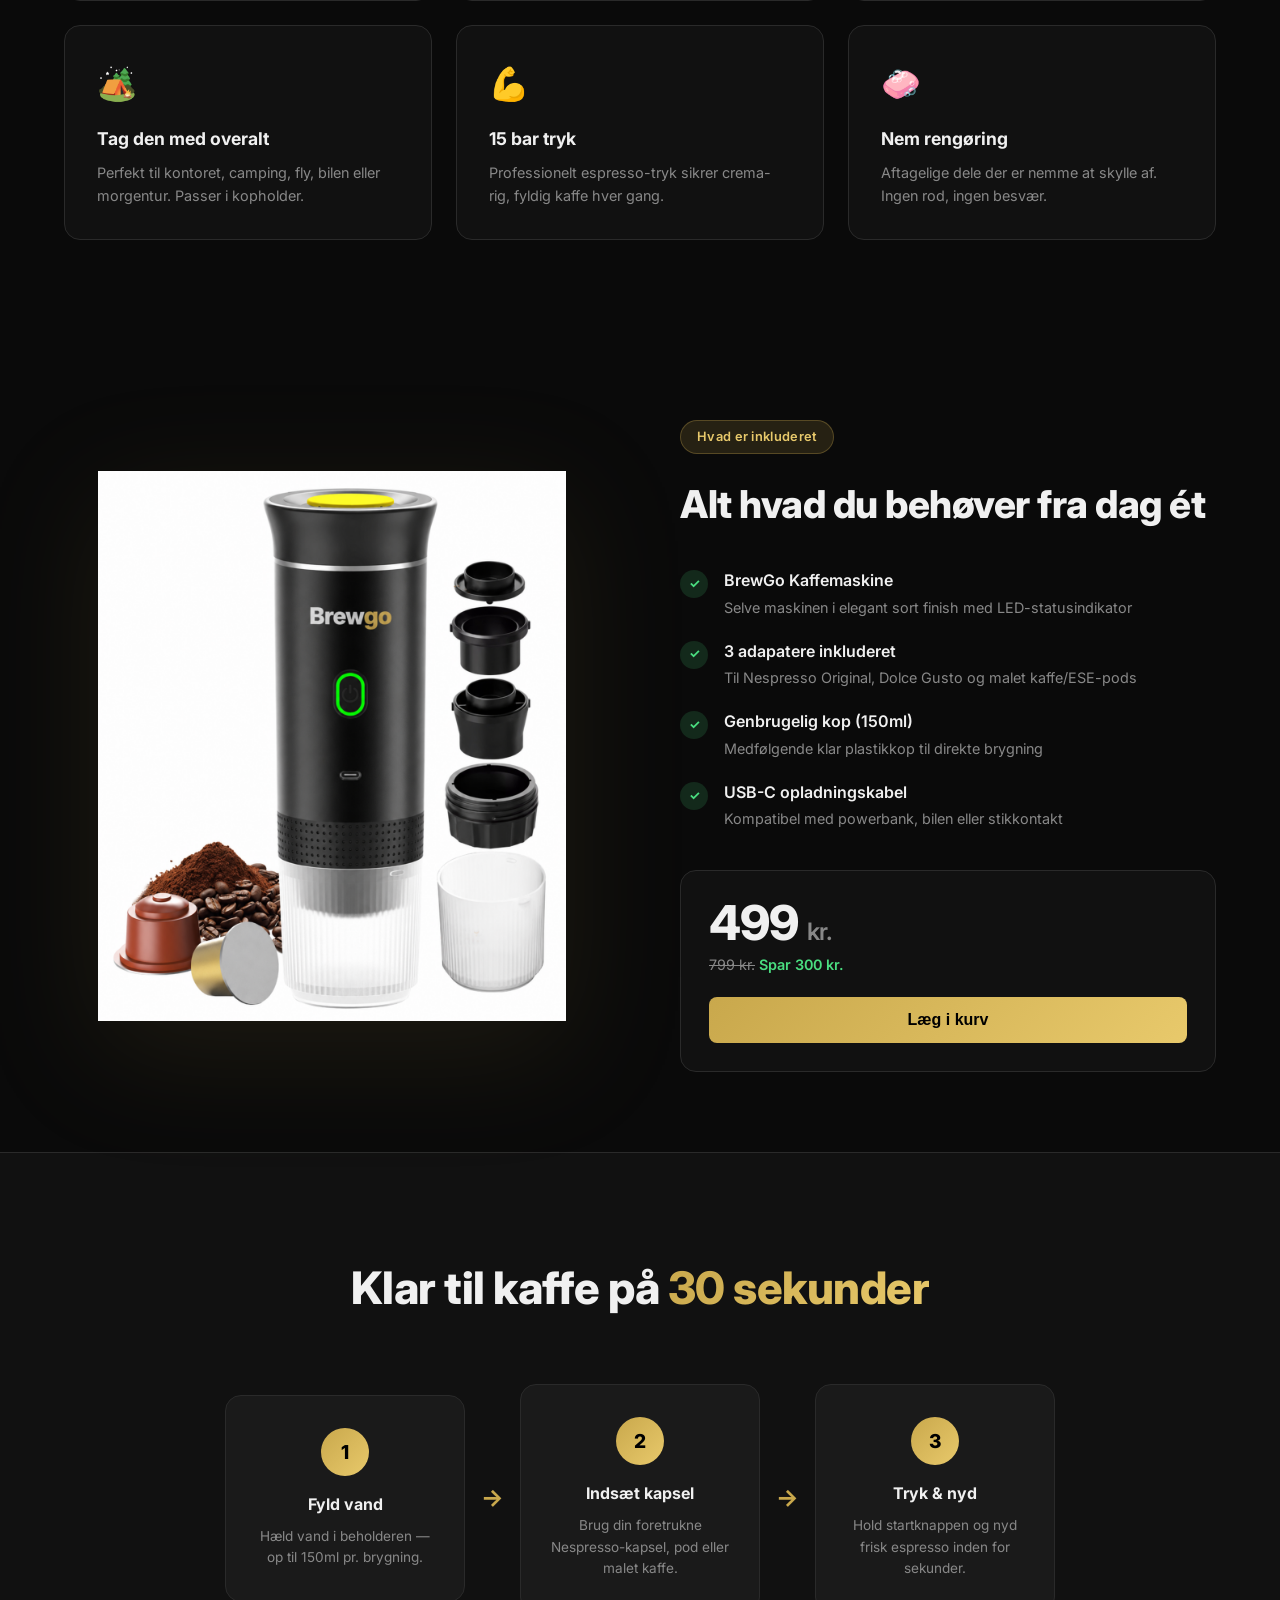
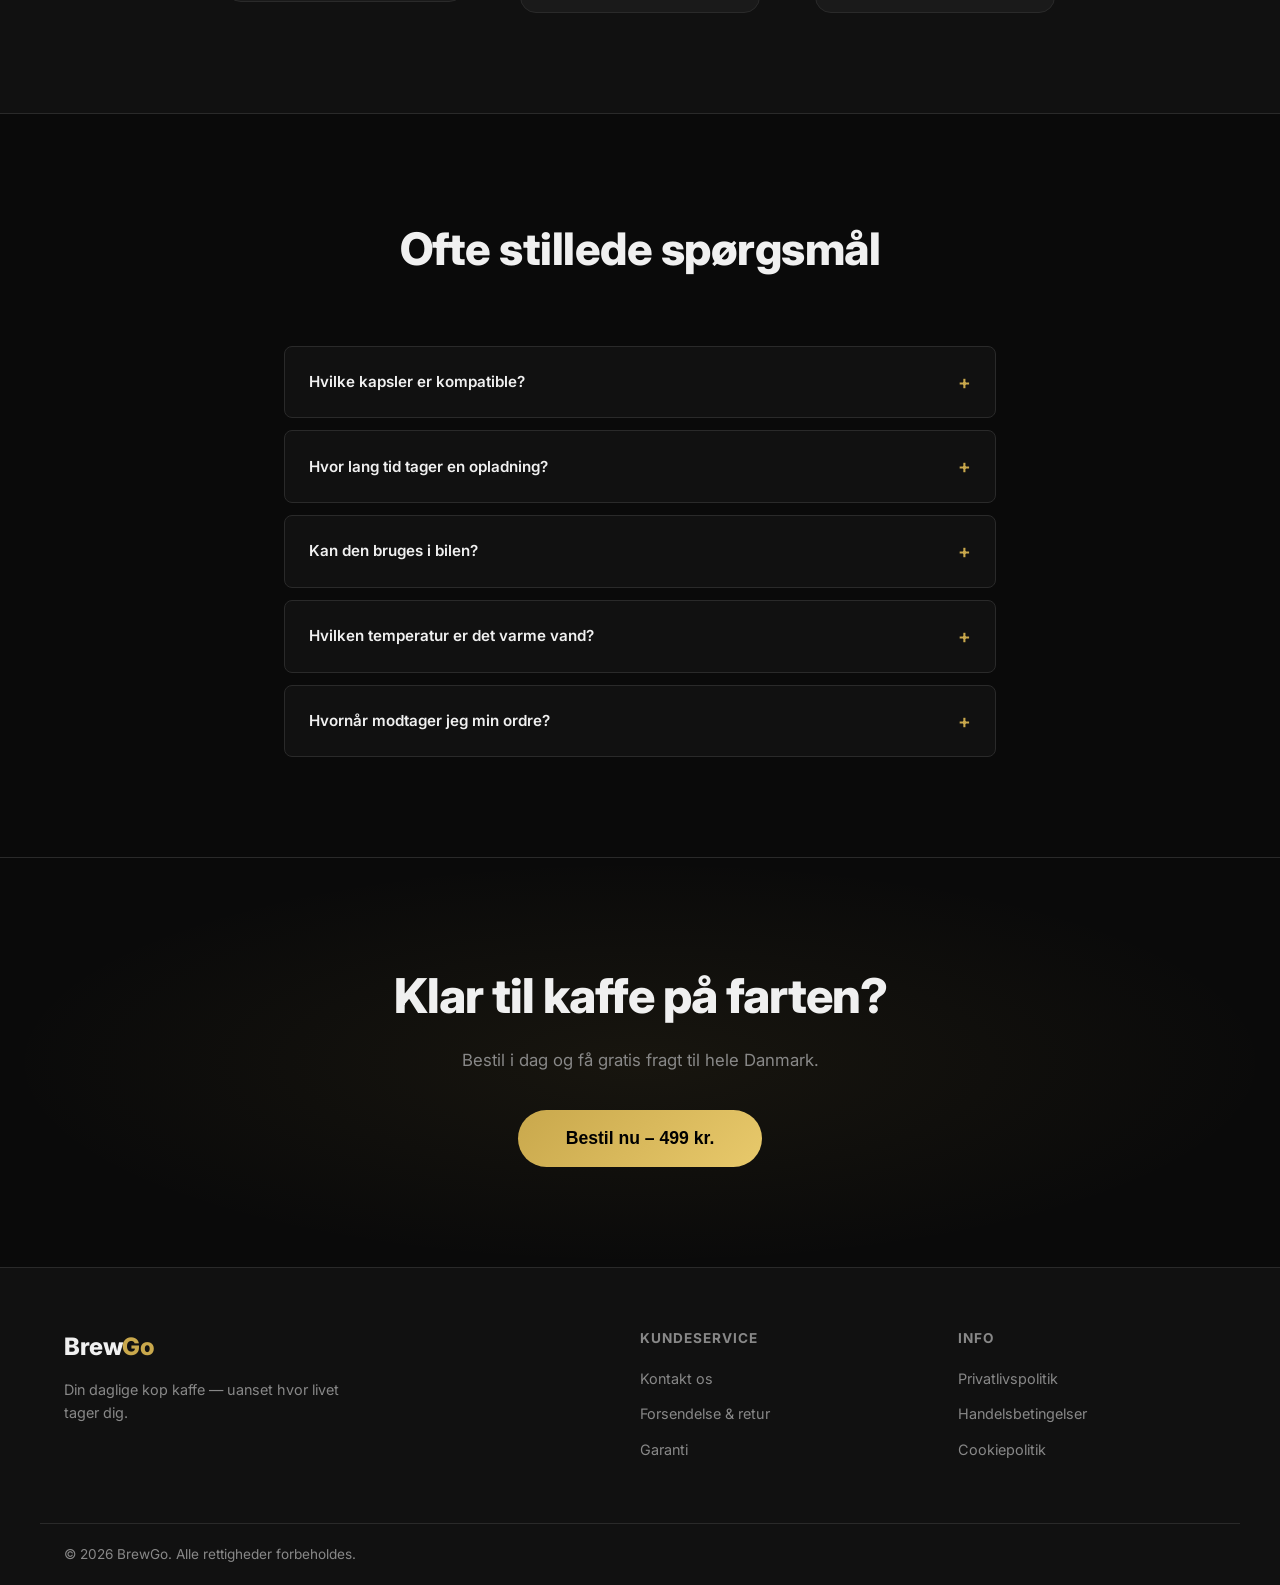
==== commit c8acb8ec: "Brug rigtigt produktbillede på hjemmesiden Erstatter SVG-illustration med BrewGo produktbillede.png " ====
--- a/standalone.html
+++ b/standalone.html
@@ -853,7 +853,7 @@
     </div>
     <div class="hero-image">
       <div class="glow-ring"></div>
-      <img src="[data-uri]" alt="BrewGo Portabel Kaffemaskine" />
+      <img src="[data-uri]